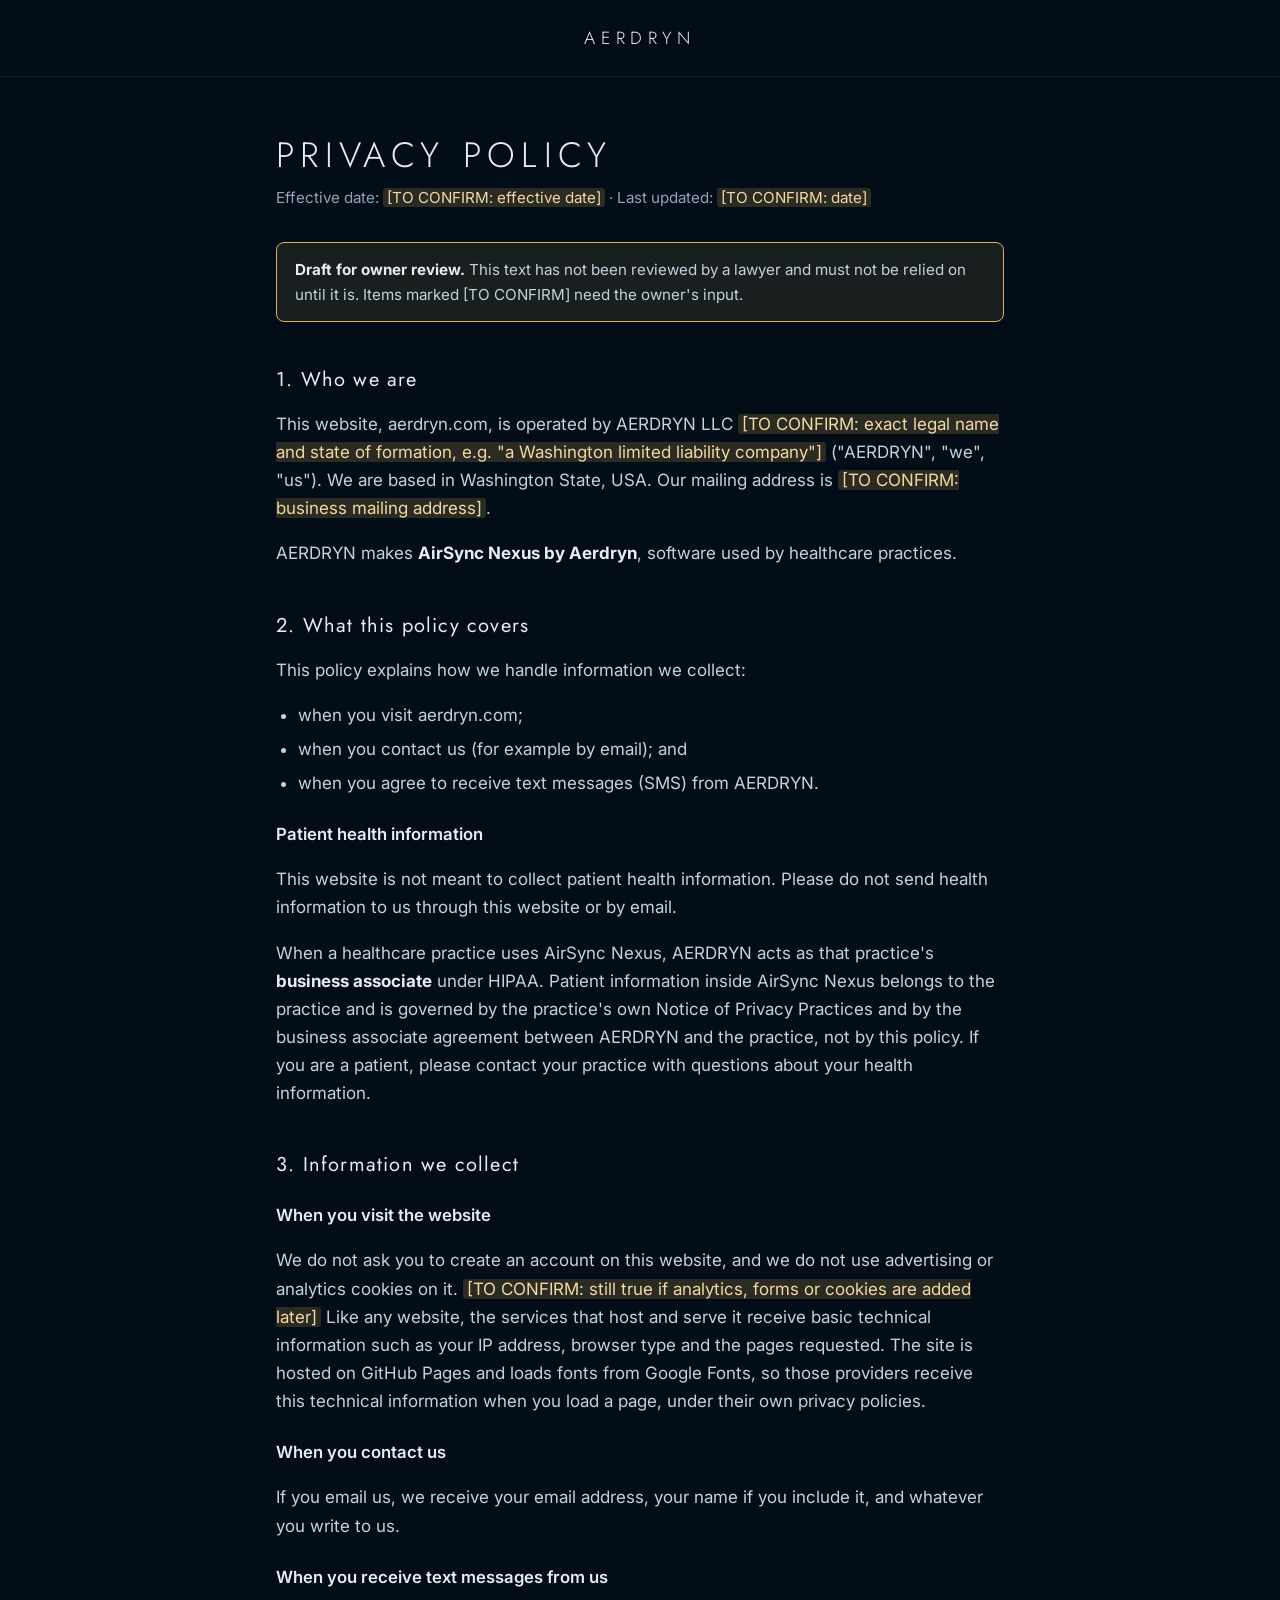
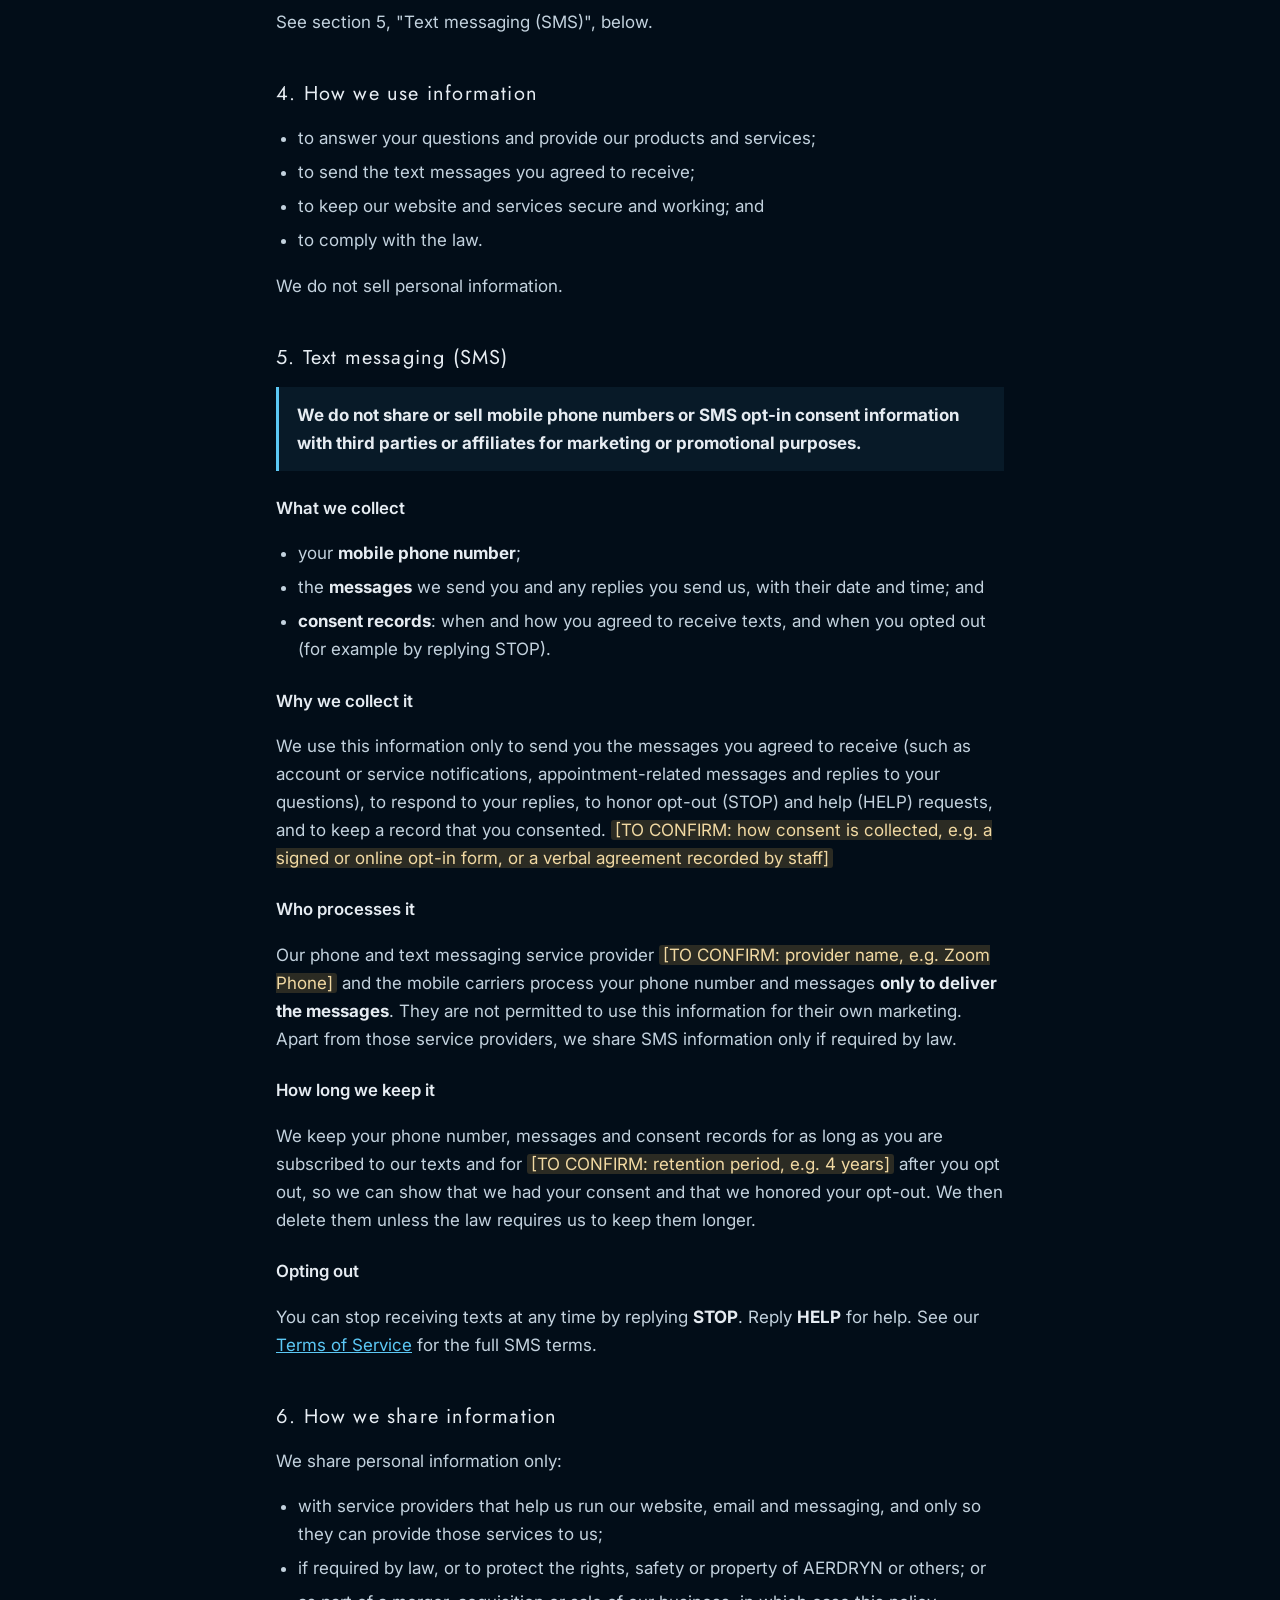
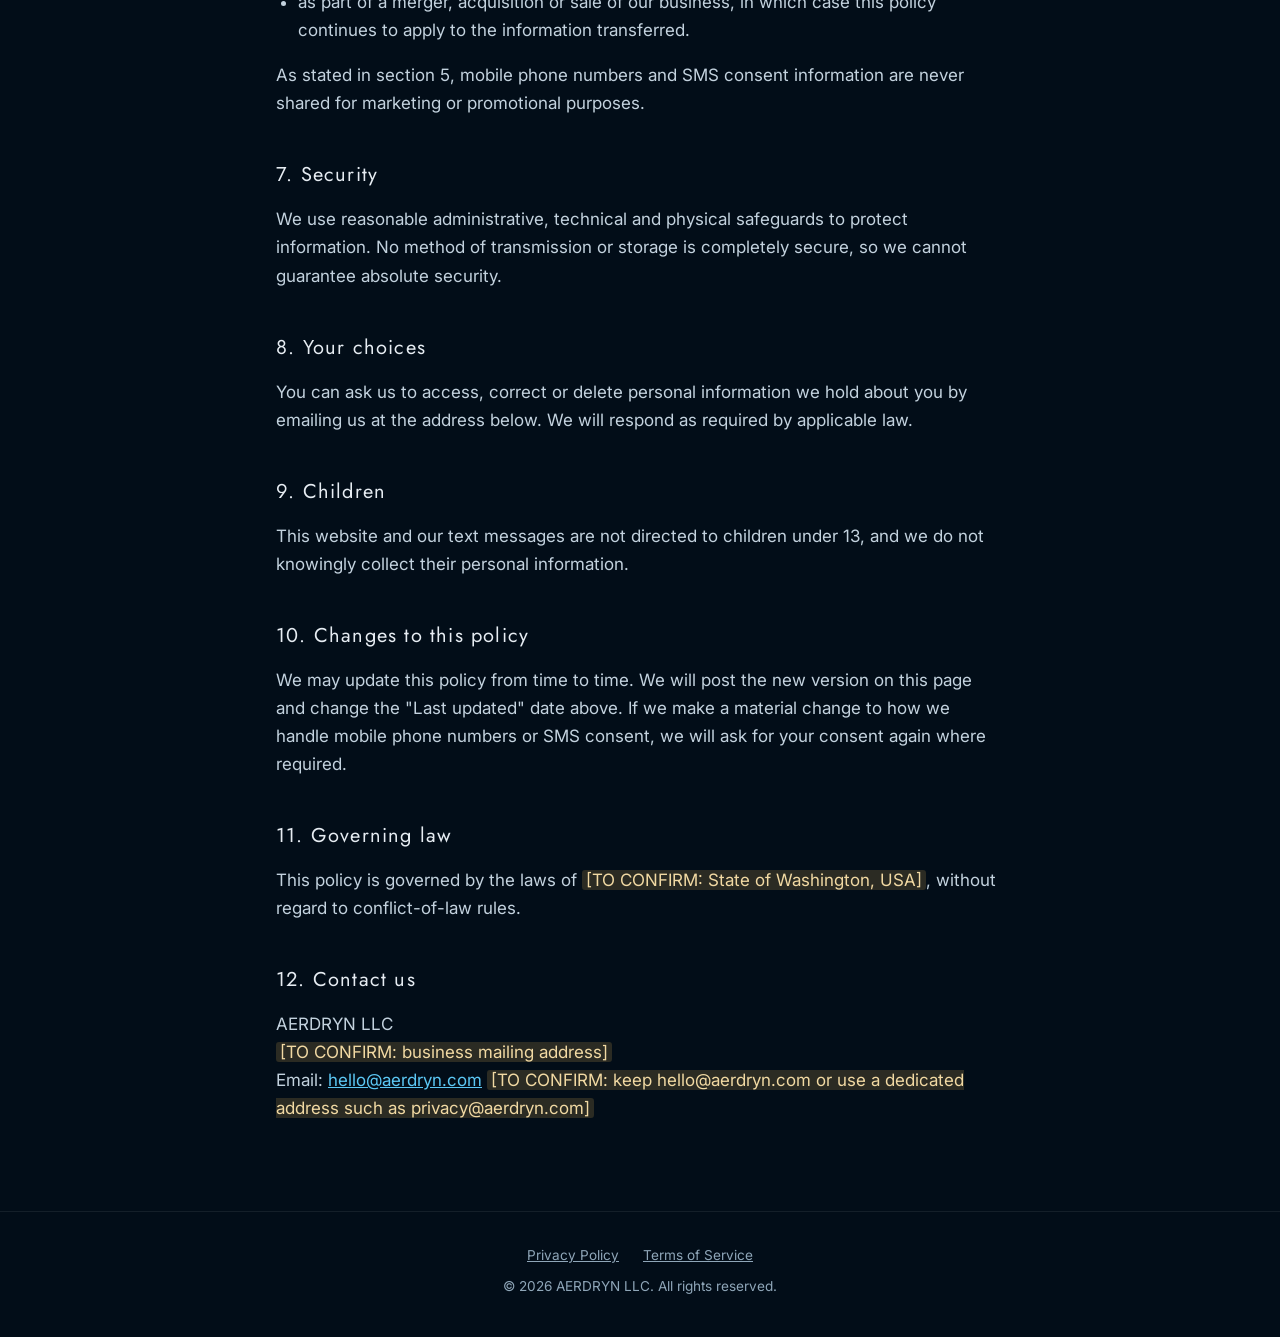
==== privacy/index.html @ 79216af2 "Add draft Privacy Policy and Terms of Service pages Adds /privacy/ and /terms/ with SMS sections nee" ====
<!doctype html>
<html lang="en">
<head>
  <meta charset="utf-8">
  <meta name="viewport" content="width=device-width, initial-scale=1">
  <title>Privacy Policy | AERDRYN</title>
  <meta name="description" content="How AERDRYN LLC collects, uses and protects information, including mobile phone numbers and text messaging (SMS) consent.">
  <meta name="theme-color" content="#020d18">
  <!-- DRAFT: remove this noindex line once the owner and legal counsel approve the text. -->
  <meta name="robots" content="noindex">

  <link rel="icon" href="/favicon.ico" sizes="any">
  <link rel="icon" href="/favicon.svg" type="image/svg+xml">
  <link rel="apple-touch-icon" href="/apple-touch-icon.png">
  <link rel="canonical" href="https://aerdryn.com/privacy/">

  <link rel="preconnect" href="https://fonts.googleapis.com">
  <link rel="preconnect" href="https://fonts.gstatic.com" crossorigin>
  <link href="https://fonts.googleapis.com/css2?family=Inter:wght@400;600&family=Jost:wght@300;400&display=swap" rel="stylesheet">
  <link rel="stylesheet" href="/assets/legal.css">
</head>
<body>
  <header class="site-header"><a href="/">AERDRYN</a></header>

  <main class="legal">
    <h1>Privacy Policy</h1>
    <p class="meta">Effective date: <span class="todo">[TO CONFIRM: effective date]</span> &middot; Last updated: <span class="todo">[TO CONFIRM: date]</span></p>

    <!-- DRAFT: remove this banner and all [TO CONFIRM] markers before publishing or citing this page. -->
    <p class="draft-banner"><strong>Draft for owner review.</strong> This text has not been reviewed by a lawyer and must not be relied on until it is. Items marked [TO CONFIRM] need the owner's input.</p>

    <h2>1. Who we are</h2>
    <p>
      This website, aerdryn.com, is operated by AERDRYN LLC
      <span class="todo">[TO CONFIRM: exact legal name and state of formation, e.g. "a Washington limited liability company"]</span>
      ("AERDRYN", "we", "us"). We are based in Washington State, USA.
      Our mailing address is <span class="todo">[TO CONFIRM: business mailing address]</span>.
    </p>
    <p>
      AERDRYN makes <strong>AirSync Nexus by Aerdryn</strong>, software used by healthcare practices.
    </p>

    <h2>2. What this policy covers</h2>
    <p>This policy explains how we handle information we collect:</p>
    <ul>
      <li>when you visit aerdryn.com;</li>
      <li>when you contact us (for example by email); and</li>
      <li>when you agree to receive text messages (SMS) from AERDRYN.</li>
    </ul>

    <h3>Patient health information</h3>
    <p>
      This website is not meant to collect patient health information. Please do not send health information to us
      through this website or by email.
    </p>
    <p>
      When a healthcare practice uses AirSync Nexus, AERDRYN acts as that practice's <strong>business associate</strong>
      under HIPAA. Patient information inside AirSync Nexus belongs to the practice and is governed by the practice's own
      Notice of Privacy Practices and by the business associate agreement between AERDRYN and the practice, not by this
      policy. If you are a patient, please contact your practice with questions about your health information.
    </p>

    <h2>3. Information we collect</h2>
    <h3>When you visit the website</h3>
    <p>
      We do not ask you to create an account on this website, and we do not use advertising or analytics cookies on it.
      <span class="todo">[TO CONFIRM: still true if analytics, forms or cookies are added later]</span>
      Like any website, the services that host and serve it receive basic technical information such as your IP address,
      browser type and the pages requested. The site is hosted on GitHub Pages and loads fonts from Google Fonts, so those
      providers receive this technical information when you load a page, under their own privacy policies.
    </p>
    <h3>When you contact us</h3>
    <p>If you email us, we receive your email address, your name if you include it, and whatever you write to us.</p>
    <h3>When you receive text messages from us</h3>
    <p>See section 5, "Text messaging (SMS)", below.</p>

    <h2>4. How we use information</h2>
    <ul>
      <li>to answer your questions and provide our products and services;</li>
      <li>to send the text messages you agreed to receive;</li>
      <li>to keep our website and services secure and working; and</li>
      <li>to comply with the law.</li>
    </ul>
    <p>We do not sell personal information.</p>

    <h2 id="sms">5. Text messaging (SMS)</h2>
    <div class="callout">
      <p>
        <strong>We do not share or sell mobile phone numbers or SMS opt-in consent information with third parties or
        affiliates for marketing or promotional purposes.</strong>
      </p>
    </div>

    <h3>What we collect</h3>
    <ul>
      <li>your <strong>mobile phone number</strong>;</li>
      <li>the <strong>messages</strong> we send you and any replies you send us, with their date and time; and</li>
      <li><strong>consent records</strong>: when and how you agreed to receive texts, and when you opted out (for example by replying STOP).</li>
    </ul>

    <h3>Why we collect it</h3>
    <p>
      We use this information only to send you the messages you agreed to receive (such as account or service
      notifications, appointment-related messages and replies to your questions), to respond to your replies, to honor
      opt-out (STOP) and help (HELP) requests, and to keep a record that you consented.
      <span class="todo">[TO CONFIRM: how consent is collected, e.g. a signed or online opt-in form, or a verbal agreement recorded by staff]</span>
    </p>

    <h3>Who processes it</h3>
    <p>
      Our phone and text messaging service provider <span class="todo">[TO CONFIRM: provider name, e.g. Zoom Phone]</span>
      and the mobile carriers process your phone number and messages <strong>only to deliver the messages</strong>. They
      are not permitted to use this information for their own marketing. Apart from those service providers, we share SMS
      information only if required by law.
    </p>

    <h3>How long we keep it</h3>
    <p>
      We keep your phone number, messages and consent records for as long as you are subscribed to our texts and for
      <span class="todo">[TO CONFIRM: retention period, e.g. 4 years]</span> after you opt out, so we can show that we
      had your consent and that we honored your opt-out. We then delete them unless the law requires us to keep them longer.
    </p>

    <h3>Opting out</h3>
    <p>
      You can stop receiving texts at any time by replying <strong>STOP</strong>. Reply <strong>HELP</strong> for help.
      See our <a href="/terms/#sms">Terms of Service</a> for the full SMS terms.
    </p>

    <h2>6. How we share information</h2>
    <p>We share personal information only:</p>
    <ul>
      <li>with service providers that help us run our website, email and messaging, and only so they can provide those services to us;</li>
      <li>if required by law, or to protect the rights, safety or property of AERDRYN or others; or</li>
      <li>as part of a merger, acquisition or sale of our business, in which case this policy continues to apply to the information transferred.</li>
    </ul>
    <p>As stated in section 5, mobile phone numbers and SMS consent information are never shared for marketing or promotional purposes.</p>

    <h2>7. Security</h2>
    <p>
      We use reasonable administrative, technical and physical safeguards to protect information. No method of
      transmission or storage is completely secure, so we cannot guarantee absolute security.
    </p>

    <h2>8. Your choices</h2>
    <p>
      You can ask us to access, correct or delete personal information we hold about you by emailing us at the address
      below. We will respond as required by applicable law.
    </p>

    <h2>9. Children</h2>
    <p>This website and our text messages are not directed to children under 13, and we do not knowingly collect their personal information.</p>

    <h2>10. Changes to this policy</h2>
    <p>
      We may update this policy from time to time. We will post the new version on this page and change the "Last
      updated" date above. If we make a material change to how we handle mobile phone numbers or SMS consent, we will
      ask for your consent again where required.
    </p>

    <h2>11. Governing law</h2>
    <p>This policy is governed by the laws of <span class="todo">[TO CONFIRM: State of Washington, USA]</span>, without regard to conflict-of-law rules.</p>

    <h2>12. Contact us</h2>
    <p>
      AERDRYN LLC<br>
      <span class="todo">[TO CONFIRM: business mailing address]</span><br>
      Email: <a href="mailto:hello@aerdryn.com">hello@aerdryn.com</a>
      <span class="todo">[TO CONFIRM: keep hello@aerdryn.com or use a dedicated address such as privacy@aerdryn.com]</span>
    </p>
  </main>

  <footer>
    <p class="footer-links"><a href="/privacy/">Privacy Policy</a> <a href="/terms/">Terms of Service</a></p>
    &copy; <span id="year">2026</span> AERDRYN LLC. All rights reserved.
  </footer>

  <script>
    document.getElementById("year").textContent = new Date().getFullYear();
  </script>
</body>
</html>
---- assets/legal.css ----
/* Shared styles for the legal pages (/privacy/, /terms/). Colors match index.html. */
:root {
  --midnight: #020d18;
  --deep: #0D2E44;
  --aer-blue: #5CC8F5;
  --mist-teal: #6FBFC4;
  --cloud: #E6ECF2;
  --muted: #8FA6B8;
}
* { box-sizing: border-box; }
body {
  margin: 0;
  background: var(--midnight);
  color: var(--cloud);
  font: 400 1.0625rem/1.65 Inter, Arial, Helvetica, sans-serif;
  -webkit-font-smoothing: antialiased;
}
a { color: var(--aer-blue); }

.site-header {
  padding: 24px 16px;
  text-align: center;
  border-bottom: 1px solid rgba(230, 236, 242, 0.08);
}
.site-header a {
  color: var(--cloud);
  text-decoration: none;
  font: 300 1.1rem Jost, Arial, sans-serif;
  letter-spacing: 0.32em;
}

.legal {
  max-width: 760px;
  margin: 0 auto;
  padding: 56px 16px 72px;
}
.legal h1 {
  margin: 0 0 8px;
  font: 300 clamp(1.6rem, 4.5vw, 2.2rem)/1.25 Jost, Arial, sans-serif;
  letter-spacing: 0.18em;
  text-transform: uppercase;
}
.legal .meta { color: var(--muted); margin: 0 0 32px; font-size: 0.95rem; }
.legal h2 {
  margin: 44px 0 12px;
  font: 400 1.25rem/1.35 Jost, Arial, sans-serif;
  letter-spacing: 0.06em;
  color: var(--cloud);
}
.legal h3 { margin: 24px 0 8px; font-size: 1.05rem; font-weight: 600; }
.legal p, .legal li { color: #C3D2DE; }
.legal ul { padding-left: 1.3em; }
.legal li { margin: 6px 0; }
.legal strong { color: var(--cloud); }

.draft-banner {
  margin: 0 0 32px;
  padding: 14px 18px;
  border: 1px solid #e0b252;
  border-radius: 8px;
  background: rgba(224, 178, 82, 0.1);
  color: #f1d9a3;
  font-size: 0.95rem;
}
.todo {
  background: rgba(224, 178, 82, 0.18);
  color: #f1d9a3;
  padding: 0 4px;
  border-radius: 3px;
}
.callout {
  margin: 16px 0;
  padding: 14px 18px;
  border-left: 3px solid var(--aer-blue);
  background: rgba(92, 200, 245, 0.07);
}
.callout p { margin: 0; color: var(--cloud); }

footer {
  padding: 32px 16px 40px;
  text-align: center;
  font-size: 0.85rem;
  color: var(--muted);
  border-top: 1px solid rgba(230, 236, 242, 0.08);
}
.footer-links { margin: 0 0 8px; }
.footer-links a { color: var(--muted); margin: 0 10px; }
.footer-links a:hover, .footer-links a:focus-visible { color: var(--aer-blue); }
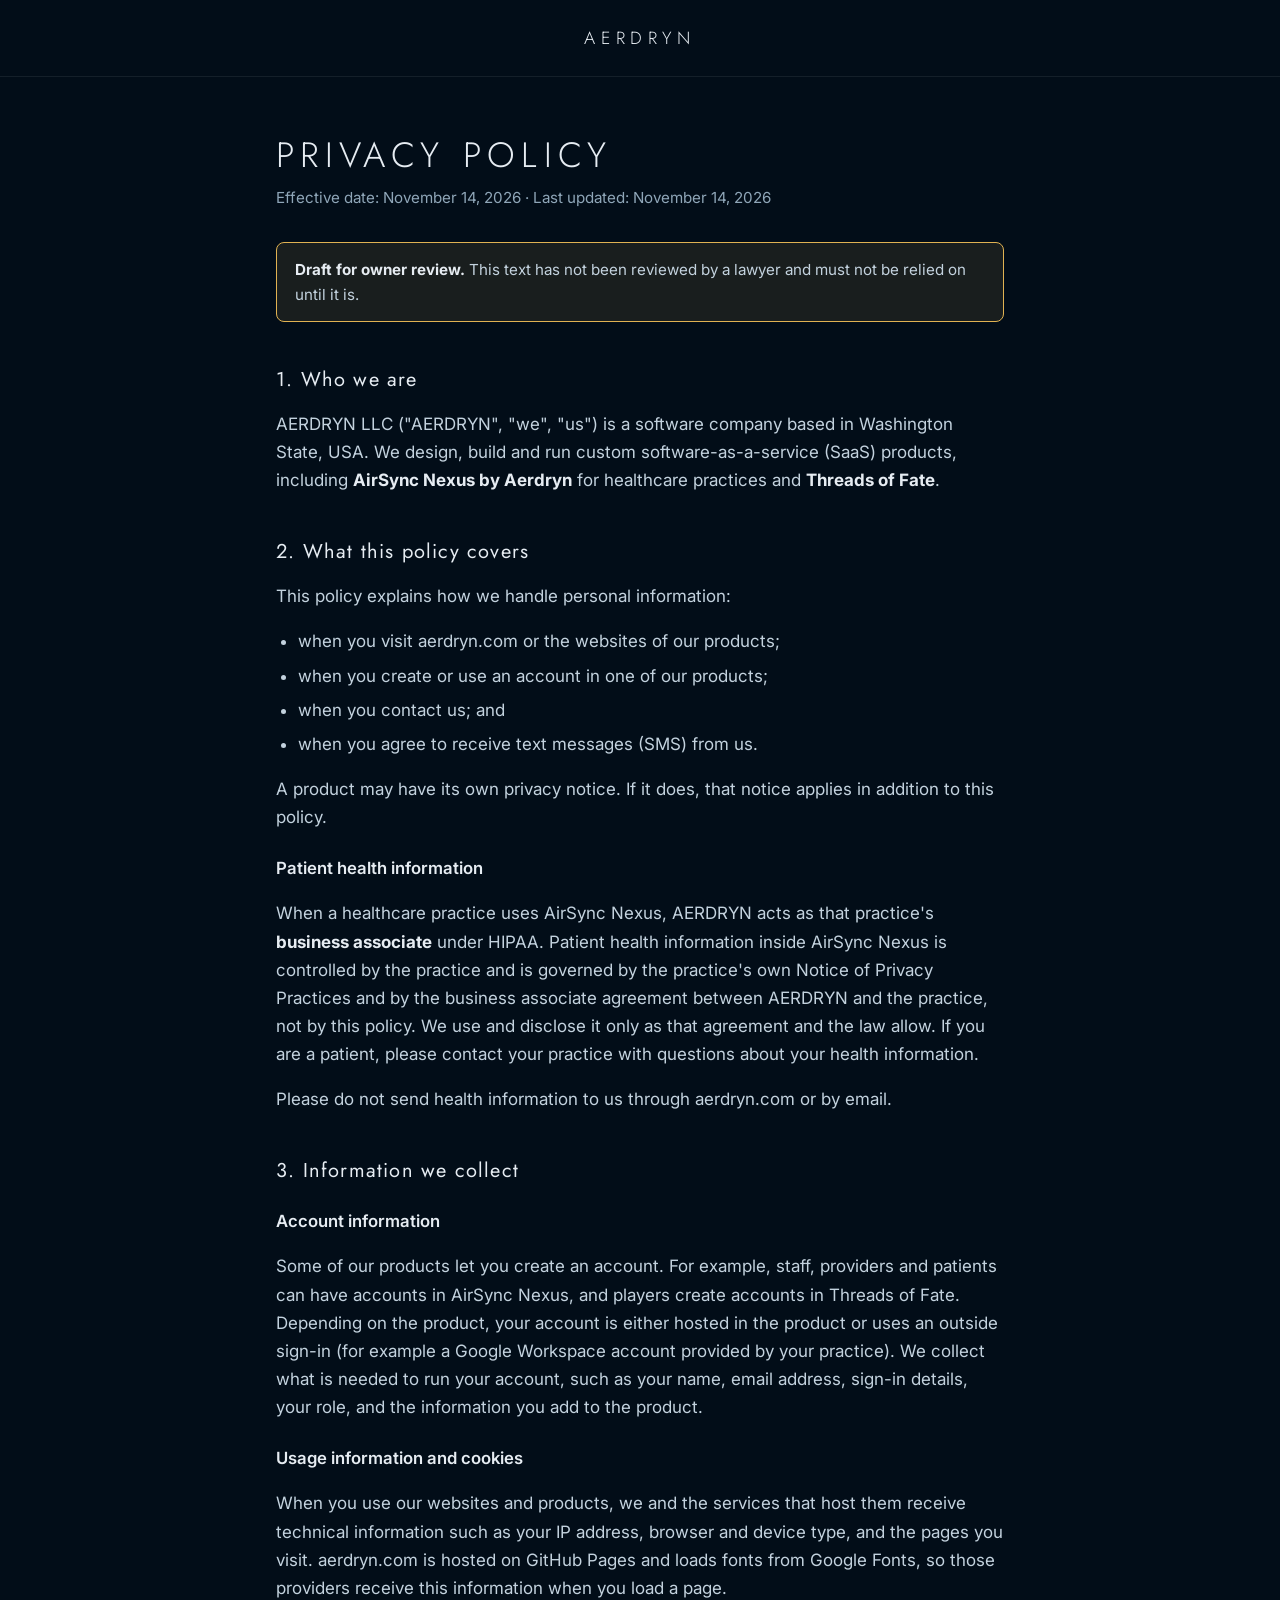
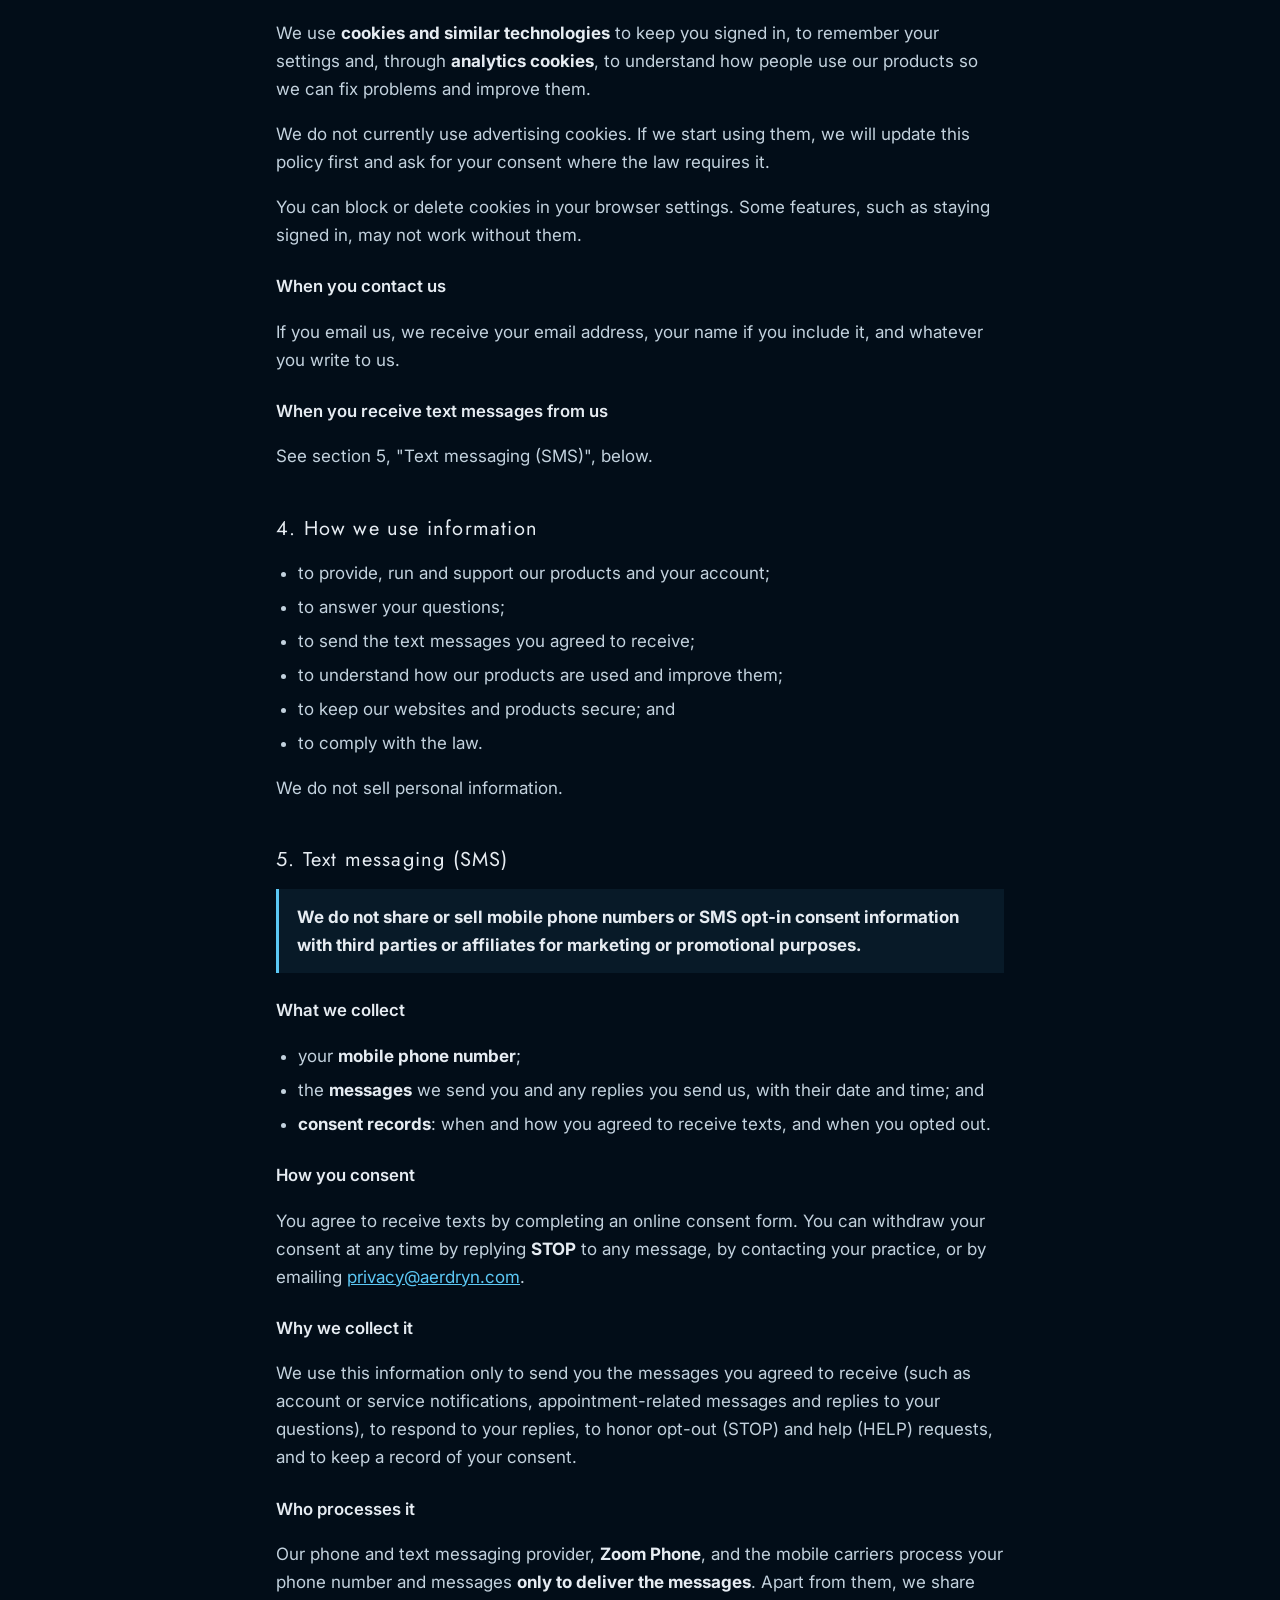
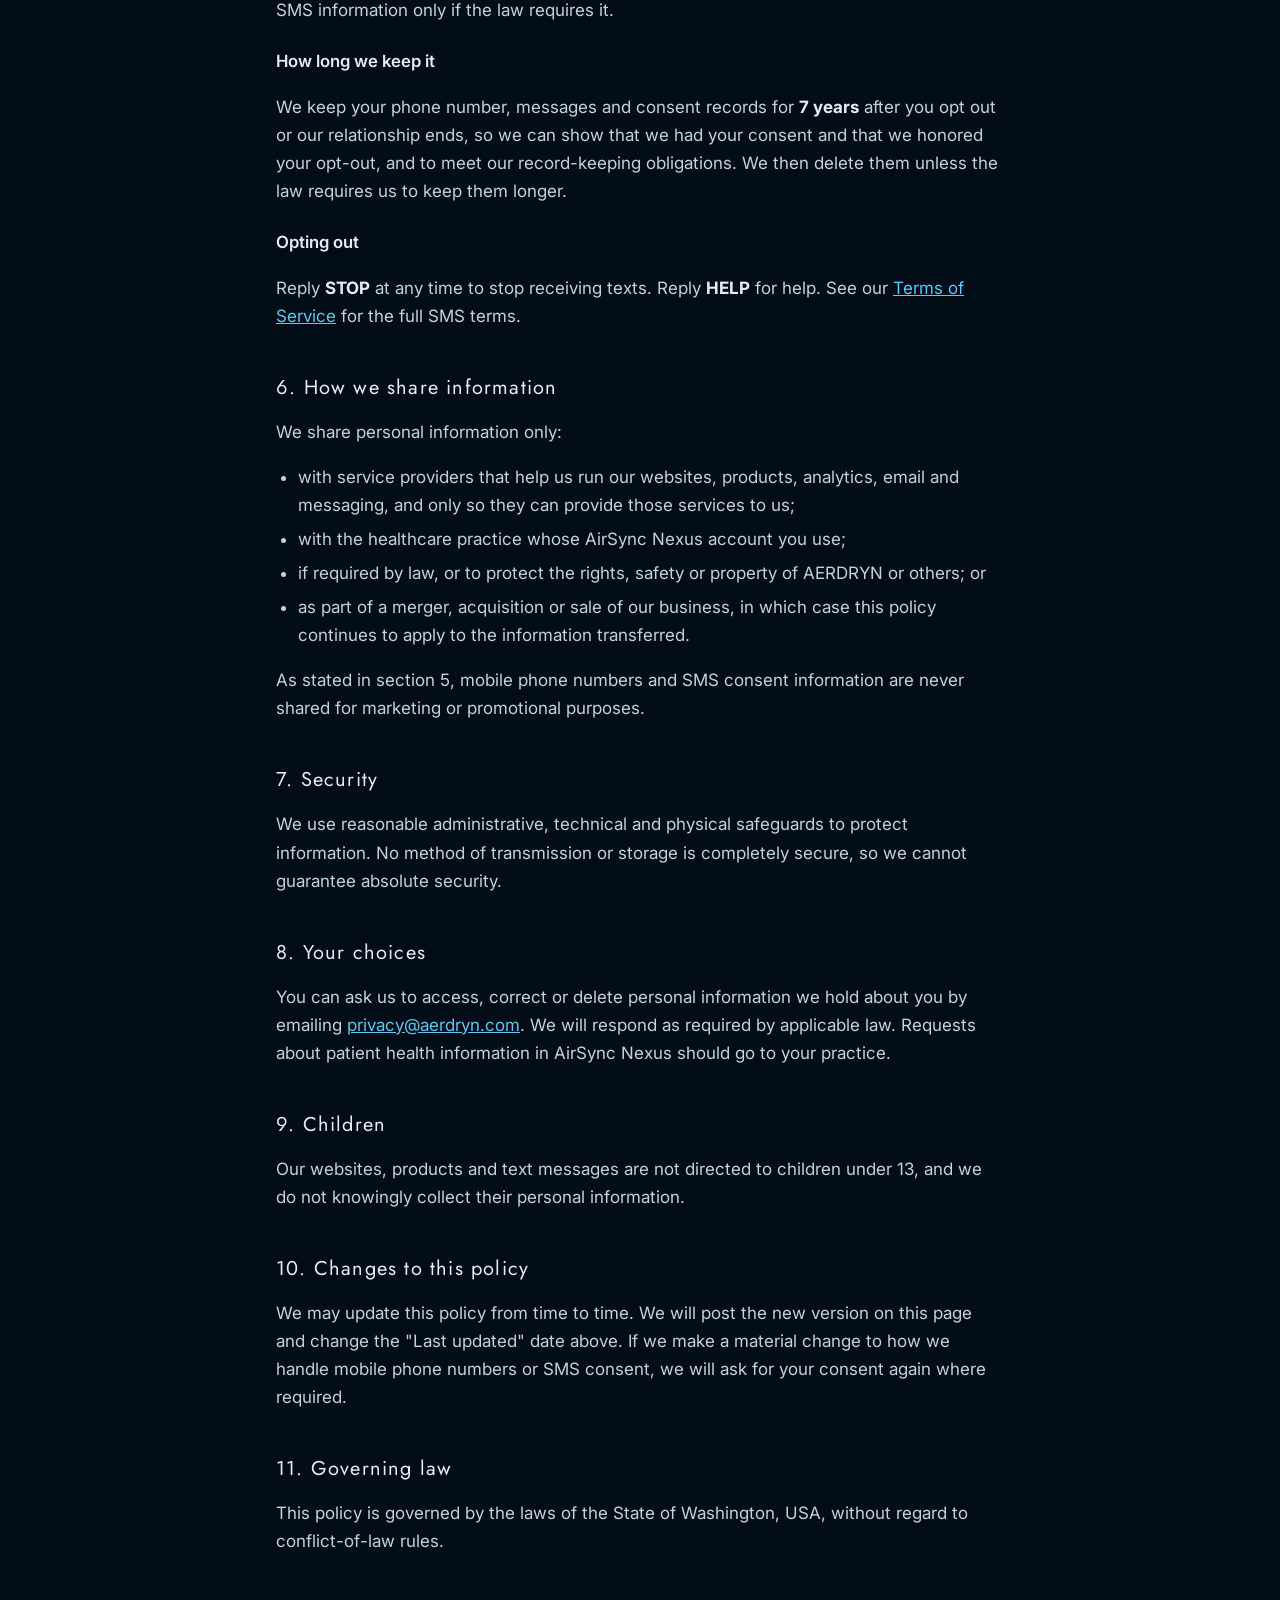
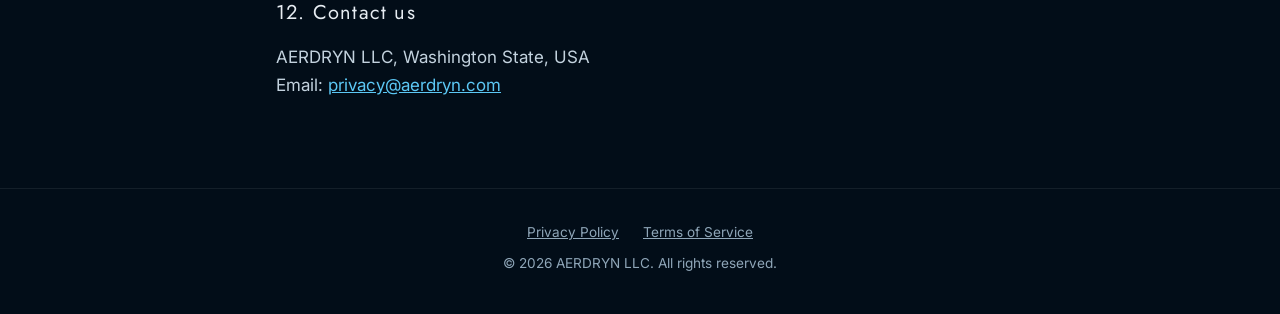
==== commit 36748464: "Fill in owner answers on Privacy Policy and Terms Effective date, legal name, privacy@aerdryn.com co" ====
--- a/privacy/index.html
+++ b/privacy/index.html
@@ -24,50 +24,65 @@
 
   <main class="legal">
     <h1>Privacy Policy</h1>
-    <p class="meta">Effective date: <span class="todo">[TO CONFIRM: effective date]</span> &middot; Last updated: <span class="todo">[TO CONFIRM: date]</span></p>
-
-    <!-- DRAFT: remove this banner and all [TO CONFIRM] markers before publishing or citing this page. -->
-    <p class="draft-banner"><strong>Draft for owner review.</strong> This text has not been reviewed by a lawyer and must not be relied on until it is. Items marked [TO CONFIRM] need the owner's input.</p>
+    <p class="meta">Effective date: November 14, 2026 &middot; Last updated: November 14, 2026</p>
+
+    <!-- DRAFT: remove this banner before publishing or citing this page. -->
+    <p class="draft-banner"><strong>Draft for owner review.</strong> This text has not been reviewed by a lawyer and must not be relied on until it is.</p>
 
     <h2>1. Who we are</h2>
     <p>
-      This website, aerdryn.com, is operated by AERDRYN LLC
-      <span class="todo">[TO CONFIRM: exact legal name and state of formation, e.g. "a Washington limited liability company"]</span>
-      ("AERDRYN", "we", "us"). We are based in Washington State, USA.
-      Our mailing address is <span class="todo">[TO CONFIRM: business mailing address]</span>.
-    </p>
-    <p>
-      AERDRYN makes <strong>AirSync Nexus by Aerdryn</strong>, software used by healthcare practices.
+      AERDRYN LLC ("AERDRYN", "we", "us") is a software company based in Washington State, USA. We design, build and
+      run custom software-as-a-service (SaaS) products, including <strong>AirSync Nexus by Aerdryn</strong> for
+      healthcare practices and <strong>Threads of Fate</strong>.
     </p>
 
     <h2>2. What this policy covers</h2>
-    <p>This policy explains how we handle information we collect:</p>
-    <ul>
-      <li>when you visit aerdryn.com;</li>
-      <li>when you contact us (for example by email); and</li>
-      <li>when you agree to receive text messages (SMS) from AERDRYN.</li>
-    </ul>
+    <p>This policy explains how we handle personal information:</p>
+    <ul>
+      <li>when you visit aerdryn.com or the websites of our products;</li>
+      <li>when you create or use an account in one of our products;</li>
+      <li>when you contact us; and</li>
+      <li>when you agree to receive text messages (SMS) from us.</li>
+    </ul>
+    <p>A product may have its own privacy notice. If it does, that notice applies in addition to this policy.</p>
 
     <h3>Patient health information</h3>
     <p>
-      This website is not meant to collect patient health information. Please do not send health information to us
-      through this website or by email.
-    </p>
-    <p>
       When a healthcare practice uses AirSync Nexus, AERDRYN acts as that practice's <strong>business associate</strong>
-      under HIPAA. Patient information inside AirSync Nexus belongs to the practice and is governed by the practice's own
-      Notice of Privacy Practices and by the business associate agreement between AERDRYN and the practice, not by this
-      policy. If you are a patient, please contact your practice with questions about your health information.
-    </p>
+      under HIPAA. Patient health information inside AirSync Nexus is controlled by the practice and is governed by the
+      practice's own Notice of Privacy Practices and by the business associate agreement between AERDRYN and the
+      practice, not by this policy. We use and disclose it only as that agreement and the law allow. If you are a
+      patient, please contact your practice with questions about your health information.
+    </p>
+    <p>Please do not send health information to us through aerdryn.com or by email.</p>
 
     <h2>3. Information we collect</h2>
-    <h3>When you visit the website</h3>
-    <p>
-      We do not ask you to create an account on this website, and we do not use advertising or analytics cookies on it.
-      <span class="todo">[TO CONFIRM: still true if analytics, forms or cookies are added later]</span>
-      Like any website, the services that host and serve it receive basic technical information such as your IP address,
-      browser type and the pages requested. The site is hosted on GitHub Pages and loads fonts from Google Fonts, so those
-      providers receive this technical information when you load a page, under their own privacy policies.
+    <h3>Account information</h3>
+    <p>
+      Some of our products let you create an account. For example, staff, providers and patients can have accounts in
+      AirSync Nexus, and players create accounts in Threads of Fate. Depending on the product, your account is either
+      hosted in the product or uses an outside sign-in (for example a Google Workspace account provided by your
+      practice). We collect what is needed to run your account, such as your name, email address, sign-in details,
+      your role, and the information you add to the product.
+    </p>
+    <h3>Usage information and cookies</h3>
+    <p>
+      When you use our websites and products, we and the services that host them receive technical information such as
+      your IP address, browser and device type, and the pages you visit. aerdryn.com is hosted on GitHub Pages and loads
+      fonts from Google Fonts, so those providers receive this information when you load a page.
+    </p>
+    <p>
+      We use <strong>cookies and similar technologies</strong> to keep you signed in, to remember your settings and, through
+      <strong>analytics cookies</strong>, to understand how people use our products so we can fix problems and improve
+      them.
+    </p>
+    <p>
+      We do not currently use advertising cookies. If we start using them, we will update this policy first and ask for
+      your consent where the law requires it.
+    </p>
+    <p>
+      You can block or delete cookies in your browser settings. Some features, such as staying signed in, may not work
+      without them.
     </p>
     <h3>When you contact us</h3>
     <p>If you email us, we receive your email address, your name if you include it, and whatever you write to us.</p>
@@ -76,9 +91,11 @@
 
     <h2>4. How we use information</h2>
     <ul>
-      <li>to answer your questions and provide our products and services;</li>
+      <li>to provide, run and support our products and your account;</li>
+      <li>to answer your questions;</li>
       <li>to send the text messages you agreed to receive;</li>
-      <li>to keep our website and services secure and working; and</li>
+      <li>to understand how our products are used and improve them;</li>
+      <li>to keep our websites and products secure; and</li>
       <li>to comply with the law.</li>
     </ul>
     <p>We do not sell personal information.</p>
@@ -95,42 +112,48 @@
     <ul>
       <li>your <strong>mobile phone number</strong>;</li>
       <li>the <strong>messages</strong> we send you and any replies you send us, with their date and time; and</li>
-      <li><strong>consent records</strong>: when and how you agreed to receive texts, and when you opted out (for example by replying STOP).</li>
-    </ul>
+      <li><strong>consent records</strong>: when and how you agreed to receive texts, and when you opted out.</li>
+    </ul>
+
+    <h3>How you consent</h3>
+    <p>
+      You agree to receive texts by completing an online consent form. You can withdraw your consent at any time by
+      replying <strong>STOP</strong> to any message, by contacting your practice, or by emailing
+      <a href="mailto:privacy@aerdryn.com">privacy@aerdryn.com</a>.
+    </p>
 
     <h3>Why we collect it</h3>
     <p>
       We use this information only to send you the messages you agreed to receive (such as account or service
       notifications, appointment-related messages and replies to your questions), to respond to your replies, to honor
-      opt-out (STOP) and help (HELP) requests, and to keep a record that you consented.
-      <span class="todo">[TO CONFIRM: how consent is collected, e.g. a signed or online opt-in form, or a verbal agreement recorded by staff]</span>
+      opt-out (STOP) and help (HELP) requests, and to keep a record of your consent.
     </p>
 
     <h3>Who processes it</h3>
     <p>
-      Our phone and text messaging service provider <span class="todo">[TO CONFIRM: provider name, e.g. Zoom Phone]</span>
-      and the mobile carriers process your phone number and messages <strong>only to deliver the messages</strong>. They
-      are not permitted to use this information for their own marketing. Apart from those service providers, we share SMS
-      information only if required by law.
+      Our phone and text messaging provider, <strong>Zoom Phone</strong>, and the mobile carriers process your phone number
+      and messages <strong>only to deliver the messages</strong>. Apart from them, we share SMS information only if the law
+      requires it.
     </p>
 
     <h3>How long we keep it</h3>
     <p>
-      We keep your phone number, messages and consent records for as long as you are subscribed to our texts and for
-      <span class="todo">[TO CONFIRM: retention period, e.g. 4 years]</span> after you opt out, so we can show that we
-      had your consent and that we honored your opt-out. We then delete them unless the law requires us to keep them longer.
+      We keep your phone number, messages and consent records for <strong>7 years</strong> after you opt out or our
+      relationship ends, so we can show that we had your consent and that we honored your opt-out, and to meet our
+      record-keeping obligations. We then delete them unless the law requires us to keep them longer.
     </p>
 
     <h3>Opting out</h3>
     <p>
-      You can stop receiving texts at any time by replying <strong>STOP</strong>. Reply <strong>HELP</strong> for help.
-      See our <a href="/terms/#sms">Terms of Service</a> for the full SMS terms.
+      Reply <strong>STOP</strong> at any time to stop receiving texts. Reply <strong>HELP</strong> for help. See our
+      <a href="/terms/#sms">Terms of Service</a> for the full SMS terms.
     </p>
 
     <h2>6. How we share information</h2>
     <p>We share personal information only:</p>
     <ul>
-      <li>with service providers that help us run our website, email and messaging, and only so they can provide those services to us;</li>
+      <li>with service providers that help us run our websites, products, analytics, email and messaging, and only so they can provide those services to us;</li>
+      <li>with the healthcare practice whose AirSync Nexus account you use;</li>
       <li>if required by law, or to protect the rights, safety or property of AERDRYN or others; or</li>
       <li>as part of a merger, acquisition or sale of our business, in which case this policy continues to apply to the information transferred.</li>
     </ul>
@@ -144,12 +167,13 @@
 
     <h2>8. Your choices</h2>
     <p>
-      You can ask us to access, correct or delete personal information we hold about you by emailing us at the address
-      below. We will respond as required by applicable law.
+      You can ask us to access, correct or delete personal information we hold about you by emailing
+      <a href="mailto:privacy@aerdryn.com">privacy@aerdryn.com</a>. We will respond as required by applicable law.
+      Requests about patient health information in AirSync Nexus should go to your practice.
     </p>
 
     <h2>9. Children</h2>
-    <p>This website and our text messages are not directed to children under 13, and we do not knowingly collect their personal information.</p>
+    <p>Our websites, products and text messages are not directed to children under 13, and we do not knowingly collect their personal information.</p>
 
     <h2>10. Changes to this policy</h2>
     <p>
@@ -159,14 +183,12 @@
     </p>
 
     <h2>11. Governing law</h2>
-    <p>This policy is governed by the laws of <span class="todo">[TO CONFIRM: State of Washington, USA]</span>, without regard to conflict-of-law rules.</p>
+    <p>This policy is governed by the laws of the State of Washington, USA, without regard to conflict-of-law rules.</p>
 
     <h2>12. Contact us</h2>
     <p>
-      AERDRYN LLC<br>
-      <span class="todo">[TO CONFIRM: business mailing address]</span><br>
-      Email: <a href="mailto:hello@aerdryn.com">hello@aerdryn.com</a>
-      <span class="todo">[TO CONFIRM: keep hello@aerdryn.com or use a dedicated address such as privacy@aerdryn.com]</span>
+      AERDRYN LLC, Washington State, USA<br>
+      Email: <a href="mailto:privacy@aerdryn.com">privacy@aerdryn.com</a>
     </p>
   </main>
 
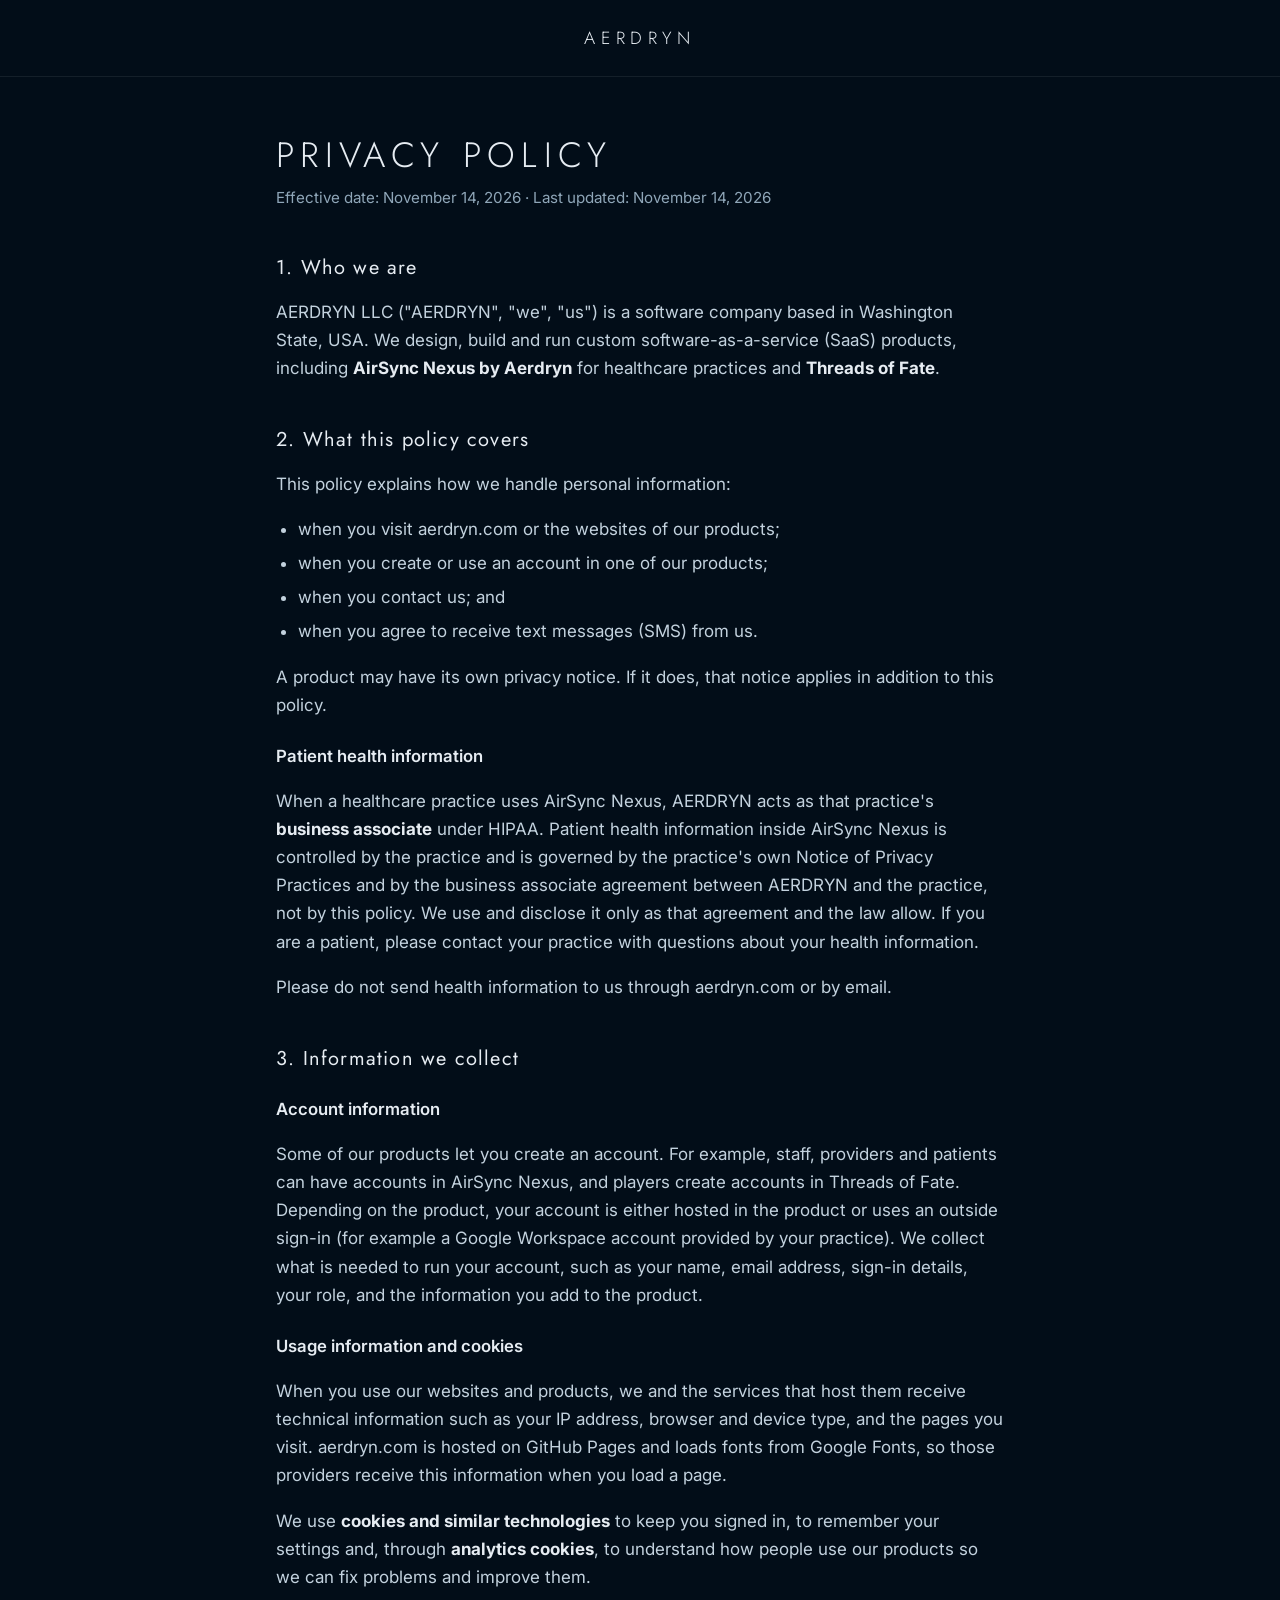
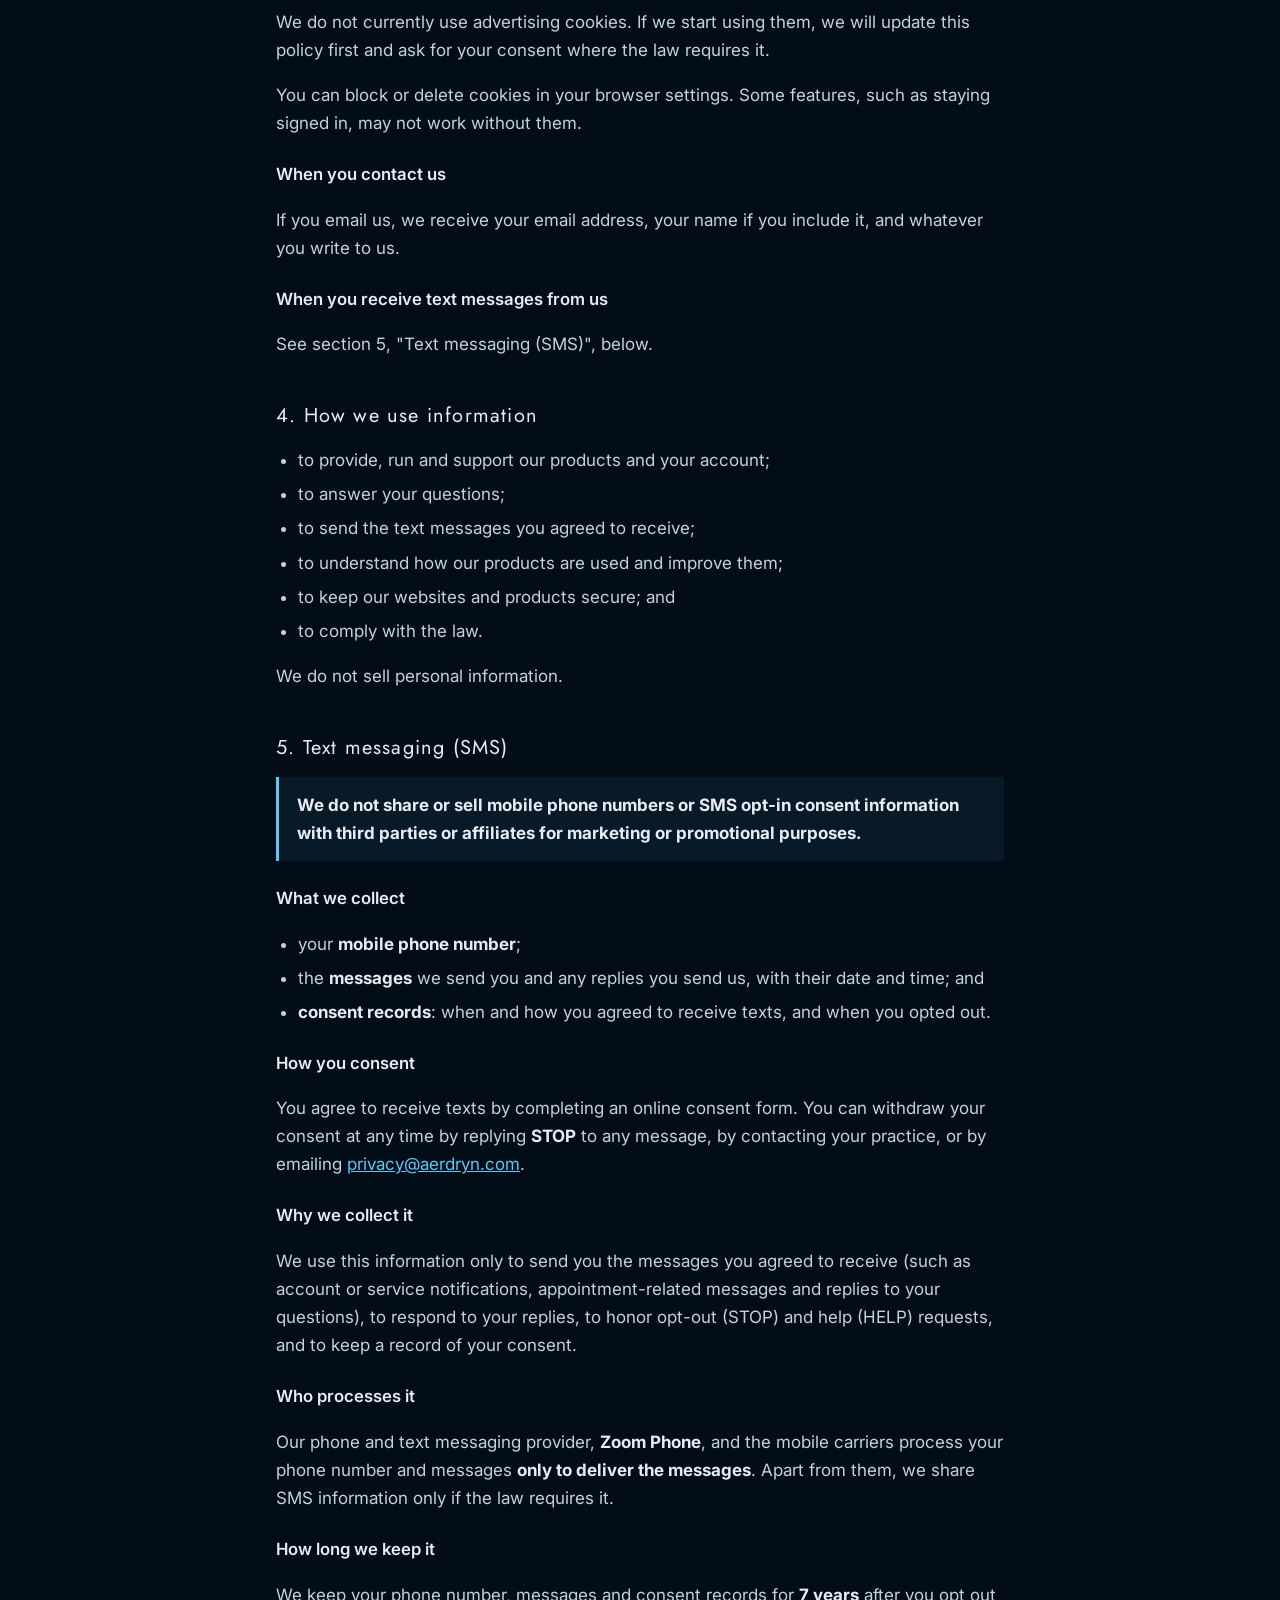
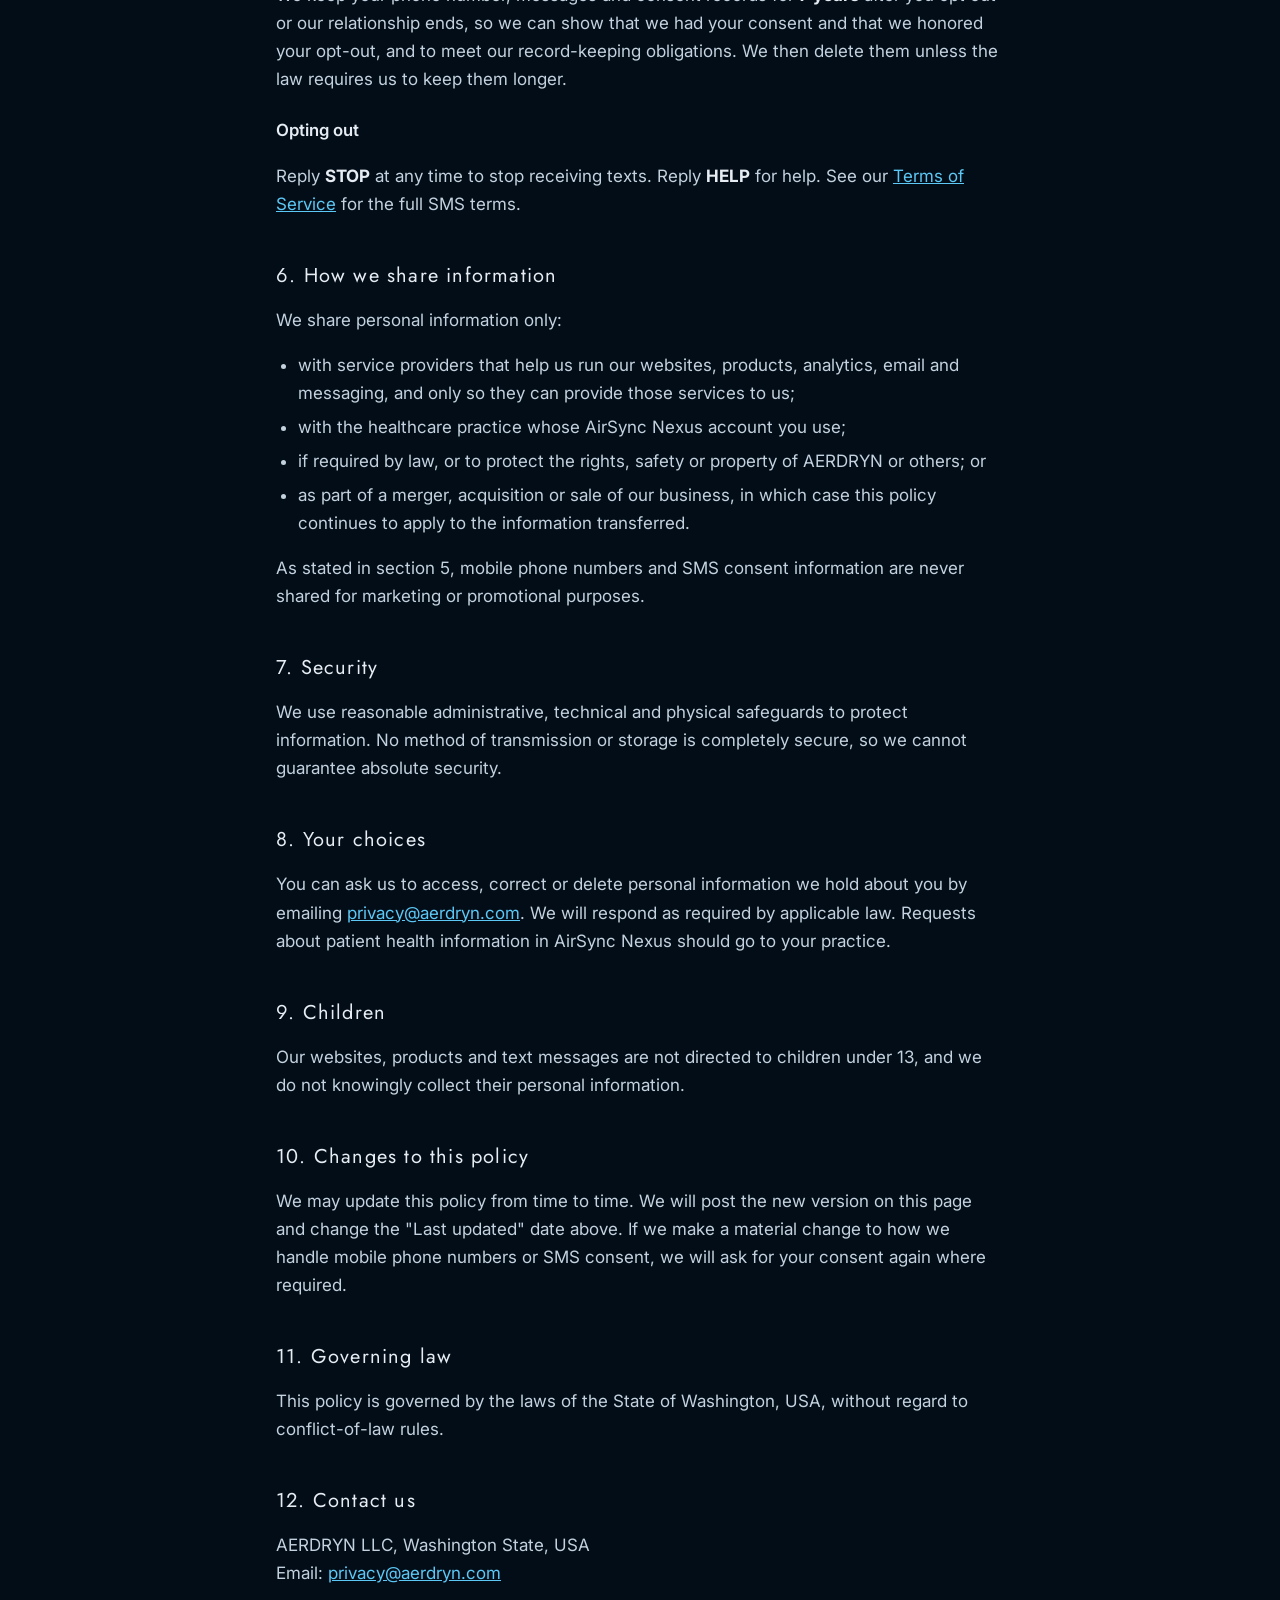
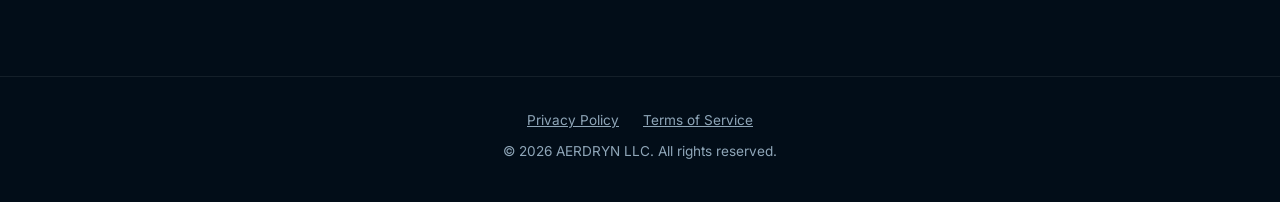
==== commit a2515c38: "Remove draft banners and noindex from legal pages Co-Authored-By: Claude Opus 5.5 <noreply@anthropic" ====
--- a/privacy/index.html
+++ b/privacy/index.html
@@ -6,8 +6,6 @@
   <title>Privacy Policy | AERDRYN</title>
   <meta name="description" content="How AERDRYN LLC collects, uses and protects information, including mobile phone numbers and text messaging (SMS) consent.">
   <meta name="theme-color" content="#020d18">
-  <!-- DRAFT: remove this noindex line once the owner and legal counsel approve the text. -->
-  <meta name="robots" content="noindex">
 
   <link rel="icon" href="/favicon.ico" sizes="any">
   <link rel="icon" href="/favicon.svg" type="image/svg+xml">
@@ -26,8 +24,6 @@
     <h1>Privacy Policy</h1>
     <p class="meta">Effective date: November 14, 2026 &middot; Last updated: November 14, 2026</p>
 
-    <!-- DRAFT: remove this banner before publishing or citing this page. -->
-    <p class="draft-banner"><strong>Draft for owner review.</strong> This text has not been reviewed by a lawyer and must not be relied on until it is.</p>
 
     <h2>1. Who we are</h2>
     <p>
